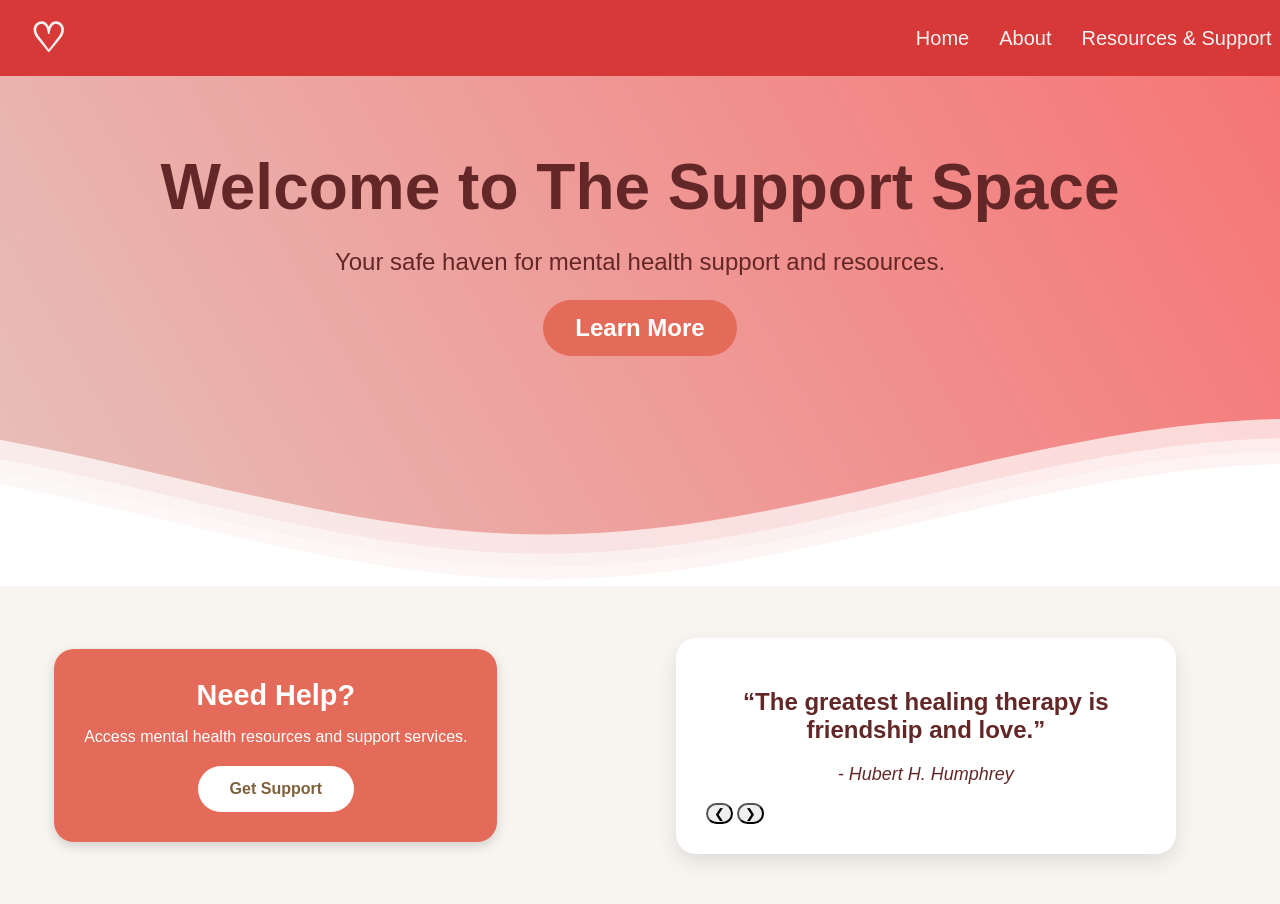
==== index.html @ 73f3889e "Update" ====
<!DOCTYPE html>
<html lang="en">
<head>
    <meta charset="UTF-8">
    <meta name="viewport" content="width=device-width, initial-scale=1.0">
    <link rel="stylesheet" href="style.css">
    <link rel="icon" href="The Support Space Logo.png" type="image/x-icon" alt="Website Logo generated by ChatGPT">
    <title>The Support Space</title>
</head>
<body>
    <header>
        <nav class="navbar">
            <div class="logo">♡</div>
              <button class="menu-btn" onclick="toggleMenu()">
        ☰
    </button>
            <ul id="nav-links" class="nav-links">
                <li><a href="index.html">Home</a></li>
                <li><a href="about.html">About</a></li>
                <li><a href="resources.html">Resources & Support</a></li>
            </ul>
        </nav>
    </header>
    
    <!-- Main Content -->
     <header class="main-header">
        <section class="welcome-section">
            <h1>Welcome to The Support Space</h1>
            <p>Your safe haven for mental health support and resources.</p>
            <button class="page-button" onclick="window.location.href='about.html'">Learn More</button>
        </section>
         <div>
        <svg
          class="waves"
          xmlns="http://www.w3.org/2000/svg"
          xmlns:xlink="http://www.w3.org/1999/xlink"
          viewBox="0 24 150 28"
          preserveAspectRatio="none"
          shape-rendering="auto"
        >
          <defs>
            <path
              id="gentle-wave"
              d="M-160 44c30 0 58-18 88-18s 58 18 88 18 58-18 88-18 58 18 88 18 v44h-352z"
            />
          </defs>
          <g class="parallax">
            <use
              xlink:href="#gentle-wave"
              x="48"
              y="0"
              fill="rgba(255,255,255,0.7)"
            />
            <use
              xlink:href="#gentle-wave"
              x="48"
              y="3"
              fill="rgba(255,255,255,0.5)"
            />
            <use
              xlink:href="#gentle-wave"
              x="48"
              y="5"
              fill="rgba(255,255,255,0.3)"
            />
            <use xlink:href="#gentle-wave" x="48" y="7" fill="#fff" />
          </g>
        </svg>
      </div>
     </header>

<div class="content-row">
        <div class="quick-contact">
            <h3>Need Help?</h3>
            <p>Access mental health resources and support services.</p>
            <button class="contact-button" onclick="window.location.href='resources.html'">Get Support</button>
        </div>
    <!-- Quote Section -->
     <div class="slider-container">
        <div id="slider" class="slider">
            <!--Slide 1-->
            <div class="slide">
                <h2 class="quote">“The greatest healing therapy is friendship and love.”</h2>
                <p class="quote-author">- Hubert H. Humphrey</p>
            </div>
            <!--Slide 2-->
            <div class="slide">
                <h2 class="quote">“Healing takes time, and asking for help is a courageous step.”</h2>
                <p class="quote-author">- Mariska Hargitay</p>
            </div>
            <!--Slide 3-->
            <div class="slide">
                <h2 class="quote">"It's okay to not be okay."</h2>
                <p class="quote-author">- Unknown</p>
            </div>
            <!--Slide 4-->
            <div class="slide">
                <h2 class="quote">"Mental health is not a destination, but a process. It's about how you drive, not where you're going."</h2>
                <p class="quote-author">- Noah Shpancer</p>
            </div>
            <!--Slide 5-->
            <div class="slide">
                <h2 class="quote">"You don't have to control your thoughts. You just have to stop letting them control you."</h2>
                <p class="quote-author">- Dan Millman</p>
            </div>

            <!--Buttons-->
            <div class="buttons">
                <button id="prev">&#10094;</button>
                <button id="next">&#10095;</button>
            </div>
        </div>
    </div>
</div>

<script src="script.js"></script>
</body>
</html>
---- style.css ----
/*main styles*/
:root {
    --primary-color: hsl(11, 76%, 61%);
    --secondary-color: #F8F4F0;
    --accent-color: #D8E2DC;
    --text-color: #2D3436;
}
body {

    padding-top: 90px;

    font-family: 'Trebuchet MS', sans-serif;
    margin: auto;
    padding: 0;
    background-color: var(--secondary-color);
}
button,.slider-container, .quick-contact {
    border-radius: 15px;
}

/* Navigation Bar */
.navbar {
    background-color: #d73939;

    display: flex;

    justify-content: space-between;
    align-items: center;

    
    position: fixed;
    top: 0;
    left: 0;
    right: 0;
   
    width: 97%;
    padding: 15px 30px;
    
    z-index: 9999;
}

/* Logo */
.logo {
    display: flex;
    align-items: center;

    font-size: 40px;
    font-weight: bold;
    color: #f2f2f2;
}

/* Logo Image */
.logo-img {
    height: 50px;
    width: auto;
}

/* Nav Links Container */
.nav-links {
    list-style: none;

    overflow: hidden;
    display: flex;
    gap: 30px;

    margin: 0;
    padding: 0;
}

/* Nav Links */
.nav-links a {
    color: #f2f2f2;
    text-decoration: none;

    font-size: 20px;

    transition: 0.3s;
}
.menu-btn {
    display: none;
    background: none;
    border: none;
    font-size: 2rem;
    cursor: pointer;
}

@media (max-width: 768px) {

    .menu-btn {
        display: block;
    }

    .nav-links {
        display: none;
        flex-direction: column;
        position: absolute;
        top: 70px;
        right: 15px;

        background: rgba(248, 244, 240, 0.95);
        backdrop-filter: blur(10px);

        padding: 1.5rem;
        border-radius: 20px;

        min-width: 220px;

        box-shadow: 0 8px 25px rgba(0,0,0,0.1);

        z-index: 1000;
    }

    .nav-links.active {
        display: flex;
    }

    .nav-links a {
        text-decoration: none;
        color: #7A2E2E;
        font-weight: 600;
        padding: 0.5rem 0;
    }

    .nav-links a:hover {
        color: #E76F51;
    }
}

/* Hover Effect */
.nav-links a:hover {
    color: #300404;
}

/*Welcome Section*/
.welcome-section {
    padding: 50px;
    text-align: center;
    font-size: 28px;
    color: #632727;
}

/*Quote Box*/
.slider-container {
    transform: translateX(10px);
    position: relative;
    padding: 30px;
    width: 90%;
    max-width: 500px;
    background: #F8F4F0;
    padding: 50px 60px;
    border: none;
    margin: auto;
    overflow: hidden;
}
.slider {
    background: white;
    border-radius: 20px;
    padding: 30px;
    box-shadow: 0 8px 20px rgba(0,0,0,0.1);
}

/*Quote Text & Author*/
.quote{
    font-size: 24px;
    color: #632727;
    text-align: center;
    margin-bottom: 20px;
}
.quote-author {
    font-size: 18px;
    color: #632727;
    text-align: center;
    font-style: italic;
}

/*Content Section*/
.content-row {
    display: flex;
    justify-content: center;
    align-items: center;
    gap: 0px;
    margin-top: 2px;
}

@media (max-width: 768px) {

    .content-row {
        flex-direction: column;
        gap: 20px;
        padding: 0 15px;
    }

    .quick-contact,
    .slider-container {
        width: 100%;
        max-width: 100%;
    }

}
/*Welcome Section*/
.main-header {
    padding: none;
    text-align: center;
    background: linear-gradient(60deg, #e7c1bb, #f67373);
}

.waves {
  position: relative;
  display: block;
  z-index: 1;
  width: 100%;
  height: 20vh;
  margin-bottom: 0;
  /*Fix for safari gap*/
  min-height: 100px;
  max-height: 300px;
}

.parallax > use {
  animation: move-forever 25s cubic-bezier(0.55, 0.5, 0.45, 0.5) infinite;
}

.parallax > use:nth-child(1) {
  animation-delay: -2s;
  animation-duration: 7s;
}

.parallax > use:nth-child(2) {
  animation-delay: -3s;
  animation-duration: 10s;
}

.parallax > use:nth-child(3) {
  animation-delay: -4s;
  animation-duration: 13s;
}

.parallax > use:nth-child(4) {
  animation-delay: -5s;
  animation-duration: 20s;
}

@keyframes move-forever {
  0% {
    transform: translate3d(-90px, 0, 0);
  }

  100% {
    transform: translate3d(85px, 0, 0);
  }
}

.welcome-section h1 {
    font-size: 4rem;
    margin-top: 100px;
    margin-bottom: 20px;
}

.welcome-section p {
    font-size: 1.5rem;
}

.page-button {
    background-color: #e46b59;
    color: white;
    border: none;
    padding: 14px 32px;
    font-size: 1.5rem;
    font-weight: bold;
    border-radius: 50px;
    cursor: pointer;
    transition: all 0.3s ease;
}
.learn-more-button:hover {
    transform: translateY(-2px);
    box-shadow: 0 4px 10px rgba(0,0,0,0.2);
}


/*Quick Contact Button*/
.quick-contact {
    background-color: #e46b59;
    color: white;
    padding: 30px;
    max-width: 500px;
    margin: 40px auto;
    border-radius: 20px;
    text-align: center;
    box-shadow: 0 4px 12px rgba(0,0,0,0.15);
}

.quick-contact h3 {
    margin: 0 0 10px;
    font-size: 1.8rem;
}

.quick-contact p {
    margin-bottom: 20px;
    font-size: 1rem;
}

.contact-button {
    background-color: white;
    color: #7e613a;
    border: none;
    padding: 14px 32px;
    font-size: 1rem;
    font-weight: bold;
    border-radius: 50px;
    cursor: pointer;
    transition: all 0.3s ease;
}

.contact-button:hover {
    transform: translateY(-2px);
    box-shadow: 0 4px 10px rgba(0,0,0,0.2);
}

/*About Page*/
.about-section {
    padding: 60px 20px;
    width: 100%;
    max-width: 900px;
    margin-top: 200px;
    margin: 0 auto;
    color: #632727;
}
.about-section h1 {
    font-size: 2.5rem;
    margin-bottom: 20px;
}
.about-section p {
    font-size: 1.2rem;
    line-height: 1.6;
    margin-bottom: 30px;
}
.offer-box, .values-box {
    background-color: #e46b59;
    color: white;
    padding: 30px;
    margin-bottom: 40px;
    border-radius: 20px;
    box-shadow: 0 4px 12px rgba(0,0,0,0.15);
}
.offer-box h1, .values-box h1 {
    margin: 0 0 20px;
    font-size: 1.8rem;
}
.offer-box ul, .values-box ul {
    list-style: none;
    padding: 0;
}
.offer-box ul li, .values-box ul li {
    margin-bottom: 10px;
    font-size: 1.1rem;
}

/*Resources and Support Page*/
.resources-content {
    display: flex;
    justify-content: center;
    gap: 20px;
    flex-wrap: wrap;

    max-width: 1200px;
    margin: 50px auto;
}
.school-counsellors,
.support-groups,
.crisis-helplines {
    width: 300px;
    padding: 25px;
    background: white;
    border-radius: 15px;
    text-align: center;

    box-shadow: 0 4px 12px rgba(0,0,0,0.1);
}
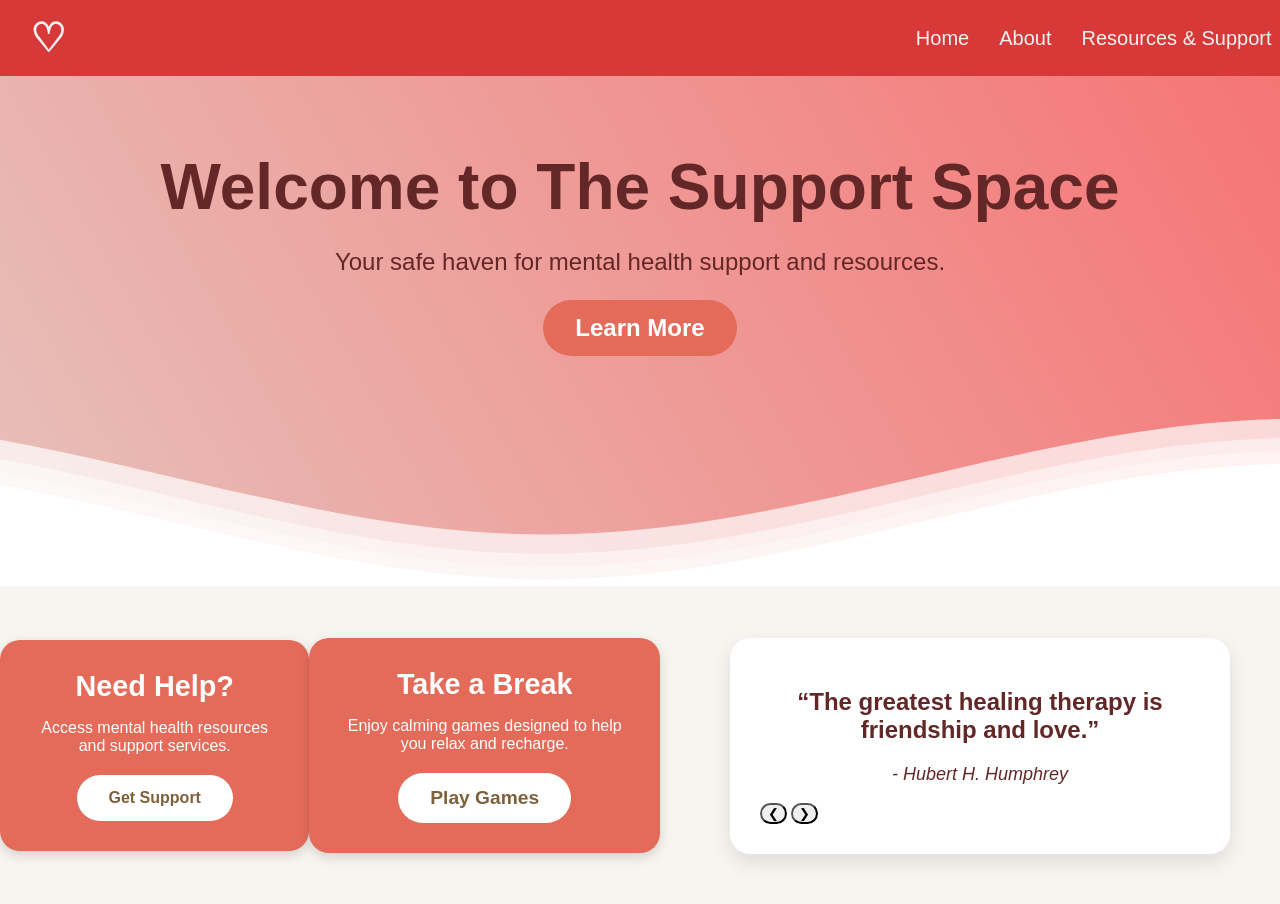
==== commit 5a66cb04: "Tasks 2-3" ====
--- a/index.html
+++ b/index.html
@@ -75,6 +75,11 @@
             <p>Access mental health resources and support services.</p>
             <button class="contact-button" onclick="window.location.href='resources.html'">Get Support</button>
         </div>
+        <div class="quick-games">
+            <h3>Take a Break</h3>
+            <p>Enjoy calming games designed to help you relax and recharge.</p>
+            <button class="games-button" onclick="window.location.href='games.html'">Play Games</button>
+        </div>
     <!-- Quote Section -->
      <div class="slider-container">
         <div id="slider" class="slider">
--- a/style.css
+++ b/style.css
@@ -316,6 +316,43 @@
     box-shadow: 0 4px 10px rgba(0,0,0,0.2);
 }
 
+/* Quick Play Games Button */
+.quick-games {
+    background-color: #e46b59;
+    color: white;
+    padding: 30px;
+    max-width: 400px;
+    margin: 4dvh auto;
+    border-radius: 20px;
+    text-align: center;
+    box-shadow: 0 4px 12px rgba(0,0,0,0.15);
+}
+.quick-games h3 {
+    margin: 0 0 10px;
+    font-size: 1.8rem;
+}
+
+.quick-games p {
+    margin-bottom: 20px;
+    font-size: 1rem;
+}
+
+.games-button {
+    background-color: white;
+    color: #7e613a;
+    border: none;
+    padding: 14px 32px;
+    font-size: 1rem;
+    font-weight: bold;
+    border-radius: 50px;
+    cursor: pointer;
+    transition: all 0.3s ease;
+}
+.games-button:hover {
+    transform: translateY(-2px);
+    box-shadow: 0 4px 10px rgba(0,0,0,0.2);
+}
+
 /*About Page*/
 .about-section {
     padding: 60px 20px;
@@ -368,11 +405,296 @@
 .school-counsellors,
 .support-groups,
 .crisis-helplines {
+    position: relative;
     width: 300px;
     padding: 25px;
     background: white;
+    color: #7e613a;
     border-radius: 15px;
     text-align: center;
 
     box-shadow: 0 4px 12px rgba(0,0,0,0.1);
+}
+.talk-button {
+    background-color: #e46b59;
+    color: white;
+    border: none;
+    padding: 14px 32px;
+    font-size: 1.2rem;
+    font-weight: bold;
+    border-radius: 50px;
+    cursor: pointer;
+    transition: all 0.3s ease;
+}
+.talk-button:hover {
+    transform: translateY(-2px);
+    box-shadow: 0 4px 10px rgba(0,0,0,0.2);
+}
+
+/*Popup Styles*/
+.pop-up {
+    display: none;
+    position: fixed;
+    top: 0;
+    left:0;
+    inset: 0;
+
+    width: 100vw;
+    height: 100vh;
+
+    background: rgba(186, 134, 134, 0.4);
+    backdrop-filter: blur(5px);
+
+
+    z-index: 1000;
+}
+.pop-up.active {
+    display: flex ;
+    justify-content: center ;
+    align-items: center ;
+}
+
+.pop-up-content{
+    background: #eecfca;
+    padding: 2rem;
+    border-radius: 20px;
+
+    width: 90%;
+    max-width: 600px;
+    max-height: 80vh;
+    overflow-y: auto;
+    margin: 0;
+
+    box-shadow: 0 10px 30px rgba(0,0,0,0.2);
+    animation: pop-upFade 1s ease;
+
+    position: relative;
+}
+
+@keyframes pop-upFade { 
+    from 
+        { opacity: 0; transform: translateY(-20px); } 
+    to 
+        { opacity: 1; transform: translateY(0); } 
+}
+
+.close {
+    float: right;
+    font-size: 28px;
+    cursor: pointer;
+}
+
+/*Games and Relaxing Tools Section*/
+.games-and-tools {
+    background-color: #e46b59;
+    color: white;
+    padding: 40px 20px;
+    text-align: center;
+    border-radius: 20px;
+    margin: 50px auto;
+    max-width: 800px;
+}
+.games-and-tools h1 {
+    font-size: 2.5rem;
+    margin-bottom: 20px;
+}
+.games-and-tools p {
+    font-size: 1.2rem;
+    line-height: 1.6;
+}
+.games-button {
+    background-color: white;
+    color: #7e613a;
+    border: none;
+    padding: 14px 32px;
+    font-size: 1.2rem;
+    font-weight: bold;
+    border-radius: 50px;
+    cursor: pointer;
+    transition: all 0.3s ease;
+}
+/* ===========================
+   GAME SECTION
+=========================== */
+
+.game-section {
+    display: flex;
+    justify-content: center;
+    gap: 20px;
+    flex-wrap: wrap;
+    margin: 50px auto;
+    padding: 20px;
+}
+
+/* Game Buttons */
+.game-section button {
+    background: var(--primary-color);
+    color: white;
+    border: none;
+    padding: 14px 28px;
+    border-radius: 10px;
+    cursor: pointer;
+    font-size: 3rem;
+    font-weight: bold;
+    transition: 0.3s ease;
+    box-shadow: 0 6px 15px rgba(0,0,0,0.15);
+}
+
+.game-section button:hover {
+    transform: translateY(-3px);
+    background: #e56b59;
+}
+
+.game-section button:active {
+    transform: scale(.97);
+}
+
+/* ===========================
+   POPUPS
+=========================== */
+
+.snake-popup,
+.wordle-popup,
+.rps-popup{
+    display:none;
+    position:fixed;
+    inset:0;
+    background: rgba(186, 134, 134, 0.4);
+    backdrop-filter: blur(5px);
+    justify-content:center;
+    align-items:center;
+    z-index:1000;
+}
+
+.snake-popup.active,
+.wordle-popup.active,
+.rps-popup.active{
+    display:flex;
+}
+/* Popup animation */
+
+@keyframes popupFade {
+
+    from{
+        opacity:0;
+        transform:translateY(25px) scale(.95);
+    }
+
+    to{
+        opacity:1;
+        transform:translateY(0) scale(1);
+    }
+
+}
+
+/* Close Button */
+
+.close {
+    position: absolute;
+    top: 15px;
+    right: 20px;
+    font-size: 32px;
+    font-weight: bold;
+    color: var(--text-color);
+    cursor: pointer;
+    transition: 0.3s;
+    user-select: none;
+}
+
+.close:hover {
+    color: var(--primary-color);
+    transform: rotate(90deg);
+}
+/* Titles */
+
+.snake-popup-content h2,
+.wordle-popup-content h2,
+.rps-popup-content h2{
+    color:var(--primary-color);
+    margin-bottom:20px;
+}
+
+/* ===========================
+   SNAKE
+=========================== */
+
+#game{
+    background:white;
+    border:8px solid var(--accent-color);
+    border-radius:20px;
+    display:block;
+    margin:25px auto;
+    box-shadow:0 5px 15px rgba(0,0,0,.08);
+}
+
+/* ===========================
+   WORDLE
+=========================== */
+
+.wordle-popup-content input{
+    width:140px;
+    padding:12px;
+    border:2px solid var(--accent-color);
+    border-radius:15px;
+    text-align:center;
+    font-size:1.2rem;
+    text-transform:uppercase;
+    outline:none;
+    margin:20px 0;
+    transition:.3s;
+}
+
+.wordle-popup-content input:focus{
+    border-color:var(--primary-color);
+}
+
+#wordleResult{
+    margin-top:18px;
+    font-weight:bold;
+    color:var(--text-color);
+}
+
+/* ===========================
+   RPS
+=========================== */
+
+.rps-popup-content button{
+    margin:10px;
+    min-width:110px;
+}
+
+#rpsResult{
+    margin-top:25px;
+    font-size:1.1rem;
+    font-weight:bold;
+    color:var(--text-color);
+}
+
+/* ===========================
+   MOBILE
+=========================== */
+
+@media (max-width:768px){
+
+    .game-section{
+        flex-direction:column;
+        align-items:center;
+    }
+
+    .game-section button{
+        width:240px;
+    }
+
+    .snake-popup-content,
+    .wordle-popup-content,
+    .rps-popup-content{
+        width:95%;
+        padding:25px;
+    }
+
+    #game{
+        width:260px;
+        height:260px;
+    }
+
 }
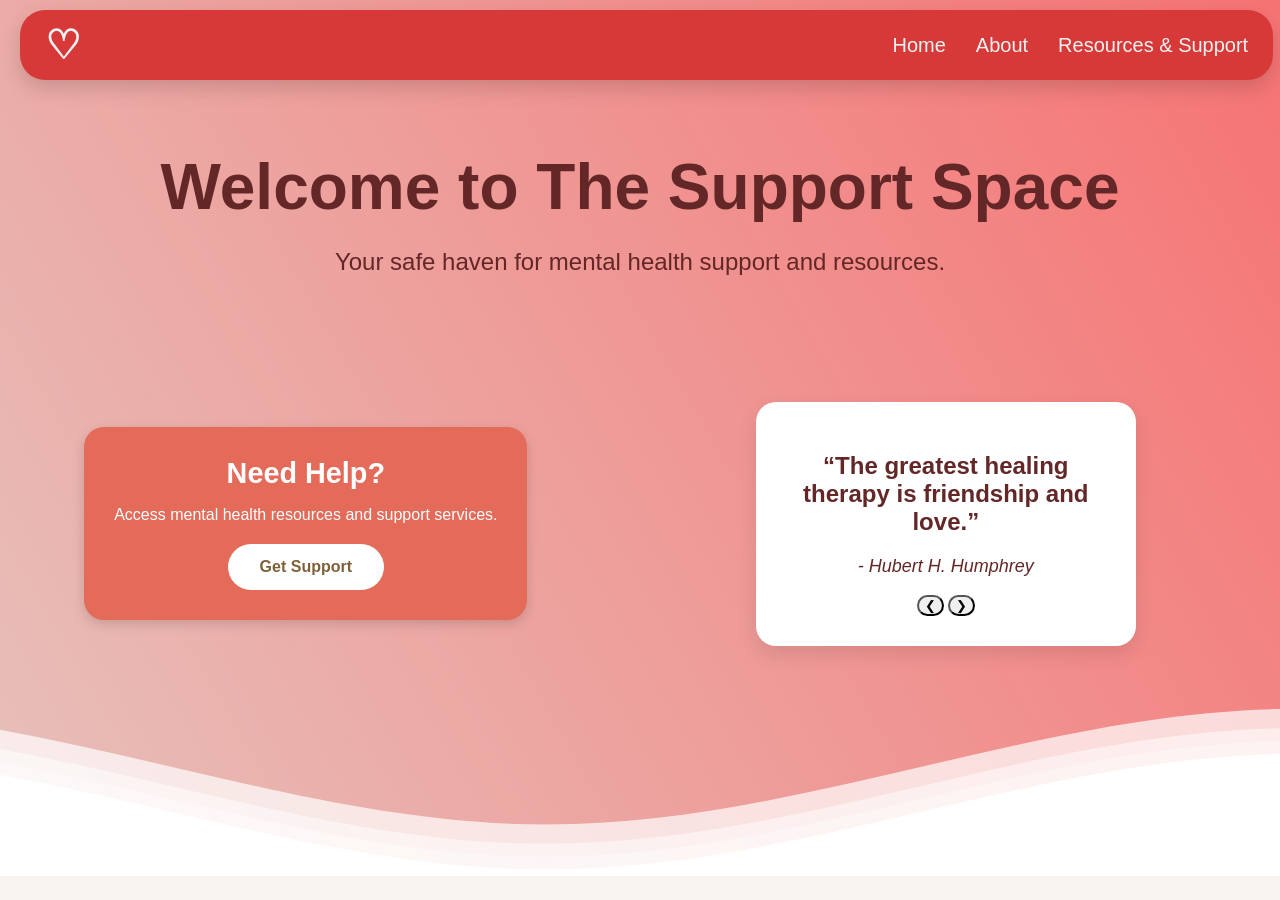
==== commit 4638e6f2: "End User Feedback" ====
--- a/index.html
+++ b/index.html
@@ -27,8 +27,50 @@
         <section class="welcome-section">
             <h1>Welcome to The Support Space</h1>
             <p>Your safe haven for mental health support and resources.</p>
-            <button class="page-button" onclick="window.location.href='about.html'">Learn More</button>
         </section>
+        <div class="content-row">
+        <div class="quick-contact">
+            <h3>Need Help?</h3>
+            <p>Access mental health resources and support services.</p>
+            <button class="contact-button" onclick="window.location.href='resources.html'">Get Support</button>
+        </div>
+    <!-- Quote Section -->
+     <div class="slider-container">
+        <div id="slider" class="slider">
+            <!--Slide 1-->
+            <div class="slide">
+                <h2 class="quote">“The greatest healing therapy is friendship and love.”</h2>
+                <p class="quote-author">- Hubert H. Humphrey</p>
+            </div>
+            <!--Slide 2-->
+            <div class="slide">
+                <h2 class="quote">“Healing takes time, and asking for help is a courageous step.”</h2>
+                <p class="quote-author">- Mariska Hargitay</p>
+            </div>
+            <!--Slide 3-->
+            <div class="slide">
+                <h2 class="quote">"It's okay to not be okay."</h2>
+                <p class="quote-author">- Unknown</p>
+            </div>
+            <!--Slide 4-->
+            <div class="slide">
+                <h2 class="quote">"Mental health is not a destination, but a process. It's about how you drive, not where you're going."</h2>
+                <p class="quote-author">- Noah Shpancer</p>
+            </div>
+            <!--Slide 5-->
+            <div class="slide">
+                <h2 class="quote">"You don't have to control your thoughts. You just have to stop letting them control you."</h2>
+                <p class="quote-author">- Dan Millman</p>
+            </div>
+
+            <!--Buttons-->
+            <div class="buttons">
+                <button id="prev">&#10094;</button>
+                <button id="next">&#10095;</button>
+            </div>
+        </div>
+    </div>
+</div>
          <div>
         <svg
           class="waves"
@@ -69,54 +111,6 @@
       </div>
      </header>
 
-<div class="content-row">
-        <div class="quick-contact">
-            <h3>Need Help?</h3>
-            <p>Access mental health resources and support services.</p>
-            <button class="contact-button" onclick="window.location.href='resources.html'">Get Support</button>
-        </div>
-        <div class="quick-games">
-            <h3>Take a Break</h3>
-            <p>Enjoy calming games designed to help you relax and recharge.</p>
-            <button class="games-button" onclick="window.location.href='games.html'">Play Games</button>
-        </div>
-    <!-- Quote Section -->
-     <div class="slider-container">
-        <div id="slider" class="slider">
-            <!--Slide 1-->
-            <div class="slide">
-                <h2 class="quote">“The greatest healing therapy is friendship and love.”</h2>
-                <p class="quote-author">- Hubert H. Humphrey</p>
-            </div>
-            <!--Slide 2-->
-            <div class="slide">
-                <h2 class="quote">“Healing takes time, and asking for help is a courageous step.”</h2>
-                <p class="quote-author">- Mariska Hargitay</p>
-            </div>
-            <!--Slide 3-->
-            <div class="slide">
-                <h2 class="quote">"It's okay to not be okay."</h2>
-                <p class="quote-author">- Unknown</p>
-            </div>
-            <!--Slide 4-->
-            <div class="slide">
-                <h2 class="quote">"Mental health is not a destination, but a process. It's about how you drive, not where you're going."</h2>
-                <p class="quote-author">- Noah Shpancer</p>
-            </div>
-            <!--Slide 5-->
-            <div class="slide">
-                <h2 class="quote">"You don't have to control your thoughts. You just have to stop letting them control you."</h2>
-                <p class="quote-author">- Dan Millman</p>
-            </div>
-
-            <!--Buttons-->
-            <div class="buttons">
-                <button id="prev">&#10094;</button>
-                <button id="next">&#10095;</button>
-            </div>
-        </div>
-    </div>
-</div>
 
 <script src="script.js"></script>
 </body>
--- a/style.css
+++ b/style.css
@@ -17,26 +17,138 @@
 button,.slider-container, .quick-contact {
     border-radius: 15px;
 }
-
+/* ===========================
+   MOBILE
+=========================== */
+
+@media(max-width:768px){
+
+
+    .navbar {
+
+        height:60px;
+
+        width:calc(100% - 25px);
+
+        padding:8px 18px;
+
+    }
+
+
+    .logo {
+
+        font-size:24px;
+
+    }
+
+
+    .logo-img {
+
+        height:32px;
+
+    }
+
+
+}
 /* Navigation Bar */
+
 .navbar {
     background-color: #d73939;
 
     display: flex;
-
     justify-content: space-between;
     align-items: center;
 
-    
     position: fixed;
     top: 0;
     left: 0;
-    right: 0;
-   
-    width: 97%;
-    padding: 15px 30px;
-    
+
+    width: 94%;
+    margin: 10px 20px;
+
+    padding: 12px 25px;
+
+    border-radius: 25px;
+
     z-index: 9999;
+
+    box-shadow: 0 8px 20px rgba(0,0,0,0.15);
+
+    animation: navSlide 0.8s ease forwards;
+}
+
+
+@keyframes navSlide {
+    from {
+        opacity: 0;
+        transform: translateY(-40px);
+    }
+
+    to {
+        opacity: 1;
+        transform: translateY(0);
+    }
+}
+
+
+/* Logo animation */
+
+.logo {
+    display:flex;
+    align-items:center;
+
+    font-size:40px;
+    font-weight:bold;
+    color:white;
+
+    transition:0.4s ease;
+}
+
+
+.logo:hover {
+    transform: scale(1.5);
+}
+
+
+/* Links animation */
+
+.nav-links a {
+    color:white;
+    text-decoration:none;
+
+    font-size:20px;
+
+    position:relative;
+    transition:0.3s ease;
+}
+
+
+/* underline animation */
+
+.nav-links a::after {
+    content:"";
+
+    position:absolute;
+    left:0;
+    bottom:-6px;
+
+    width:0%;
+    height:3px;
+
+    background:white;
+
+    transition:0.3s ease;
+}
+
+
+.nav-links a:hover::after {
+    width:100%;
+}
+
+
+.nav-links a:hover {
+    transform:translateY(-3px);
+    color:#300404;
 }
 
 /* Logo */
@@ -141,16 +253,15 @@
 
 /*Quote Box*/
 .slider-container {
-    transform: translateX(10px);
     position: relative;
-    padding: 30px;
-    width: 90%;
-    max-width: 500px;
-    background: #F8F4F0;
+    width: 500px;
+    background:transparent;
     padding: 50px 60px;
-    border: none;
-    margin: auto;
-    overflow: hidden;
+    margin: 0 auto;
+    overflow: hidden; 
+    display: flex;
+    flex-shrink: 0;
+    box-sizing: border-box;
 }
 .slider {
     background: white;
@@ -165,6 +276,8 @@
     color: #632727;
     text-align: center;
     margin-bottom: 20px;
+    word-break: break-word;
+    box-sizing: border-box;
 }
 .quote-author {
     font-size: 18px;
@@ -591,14 +704,19 @@
 
 .close {
     position: absolute;
-    top: 15px;
-    right: 20px;
-    font-size: 32px;
-    font-weight: bold;
-    color: var(--text-color);
-    cursor: pointer;
-    transition: 0.3s;
-    user-select: none;
+    top: 10px;
+    right: 10px;
+    z-index: 9999;
+
+    width: 35px;
+    height: 35px;
+
+    display: flex;
+    justify-content: center;
+    align-items: center;
+
+    cursor: pointer;
+    font-size: 30px;
 }
 
 .close:hover {
@@ -606,12 +724,54 @@
     transform: rotate(90deg);
 }
 /* Titles */
-
+.snake-popup-content,
+.wordle-popup-content,
+.rps-popup-content {
+    position: relative;
+    background: white;
+    padding: 30px;
+    border-radius: 20px;
+    width: 600px;
+    height: auto;
+    max-height: 80vh;
+}
+.game-instructions {
+    margin-top: 15px;
+    font-size: 1rem;
+    color: var(--text-color);
+}
 .snake-popup-content h2,
 .wordle-popup-content h2,
 .rps-popup-content h2{
     color:var(--primary-color);
     margin-bottom:20px;
+}
+.snake-controls {
+    display: flex;
+    flex-direction: column;
+    align-items: center;
+    gap: 5px;
+    margin-top: 15px;
+}
+
+.snake-controls div {
+    display: flex;
+    gap: 5px;
+}
+
+.snake-controls button {
+    width: 50px;
+    height: 40px;
+    border: none;
+    border-radius: 8px;
+    background: var(--primary-color);
+    color: white;
+    font-size: 1.2rem;
+    cursor: pointer;
+}
+
+.snake-controls button:active {
+    transform: scale(0.9);
 }
 
 /* ===========================
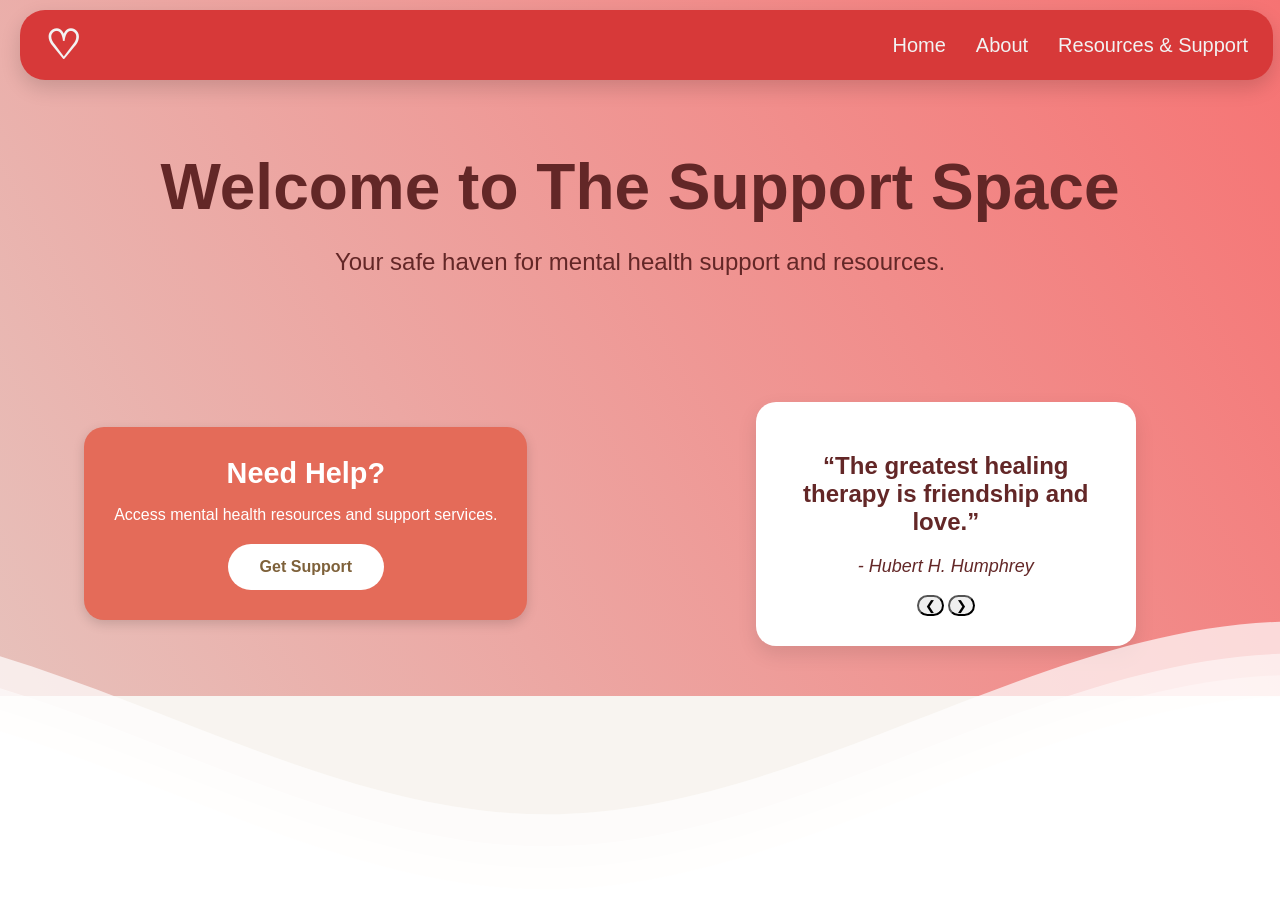
==== commit d8b523fc: "temporary update" ====
--- a/index.html
+++ b/index.html
@@ -23,6 +23,7 @@
     </header>
     
     <!-- Main Content -->
+<section class="hero">    
      <header class="main-header">
         <section class="welcome-section">
             <h1>Welcome to The Support Space</h1>
@@ -111,7 +112,7 @@
       </div>
      </header>
 
-
+</section>
 <script src="script.js"></script>
 </body>
 </html>
--- a/style.css
+++ b/style.css
@@ -310,57 +310,77 @@
     }
 
 }
-/*Welcome Section*/
+/* Welcome Section */
+.hero {
+    position: relative;
+    height: 100vh;
+    overflow: hidden;
+}
+
 .main-header {
     padding: none;
     text-align: center;
     background: linear-gradient(60deg, #e7c1bb, #f67373);
 }
 
+/* Wave background */
 .waves {
-  position: relative;
-  display: block;
-  z-index: 1;
-  width: 100%;
-  height: 20vh;
-  margin-bottom: 0;
-  /*Fix for safari gap*/
-  min-height: 100px;
-  max-height: 300px;
-}
+    position: absolute;
+    display: block;
+
+    bottom: 0;
+    left: 0;
+
+    width: 100%;
+    height: 100%;
+
+    z-index: 0;
+
+    min-height: 100px;
+    max-height: 300px;
+}
+
+
+/* Put your text/content above */
+.hero-content {
+    position: relative;
+    z-index: 2;
+}
+
 
 .parallax > use {
-  animation: move-forever 25s cubic-bezier(0.55, 0.5, 0.45, 0.5) infinite;
+    animation: move-forever 25s cubic-bezier(0.55, 0.5, 0.45, 0.5) infinite;
 }
 
 .parallax > use:nth-child(1) {
-  animation-delay: -2s;
-  animation-duration: 7s;
+    animation-delay: -2s;
+    animation-duration: 7s;
 }
 
 .parallax > use:nth-child(2) {
-  animation-delay: -3s;
-  animation-duration: 10s;
+    animation-delay: -3s;
+    animation-duration: 10s;
 }
 
 .parallax > use:nth-child(3) {
-  animation-delay: -4s;
-  animation-duration: 13s;
+    animation-delay: -4s;
+    animation-duration: 13s;
 }
 
 .parallax > use:nth-child(4) {
-  animation-delay: -5s;
-  animation-duration: 20s;
-}
+    animation-delay: -5s;
+    animation-duration: 20s;
+}
+
 
 @keyframes move-forever {
-  0% {
-    transform: translate3d(-90px, 0, 0);
-  }
-
-  100% {
-    transform: translate3d(85px, 0, 0);
-  }
+    0% {
+        transform: translate3d(-90px, 0, 0);
+    }
+
+    100% {
+        transform: translate3d(85px, 0, 0);
+    }
 }
 
 .welcome-section h1 {
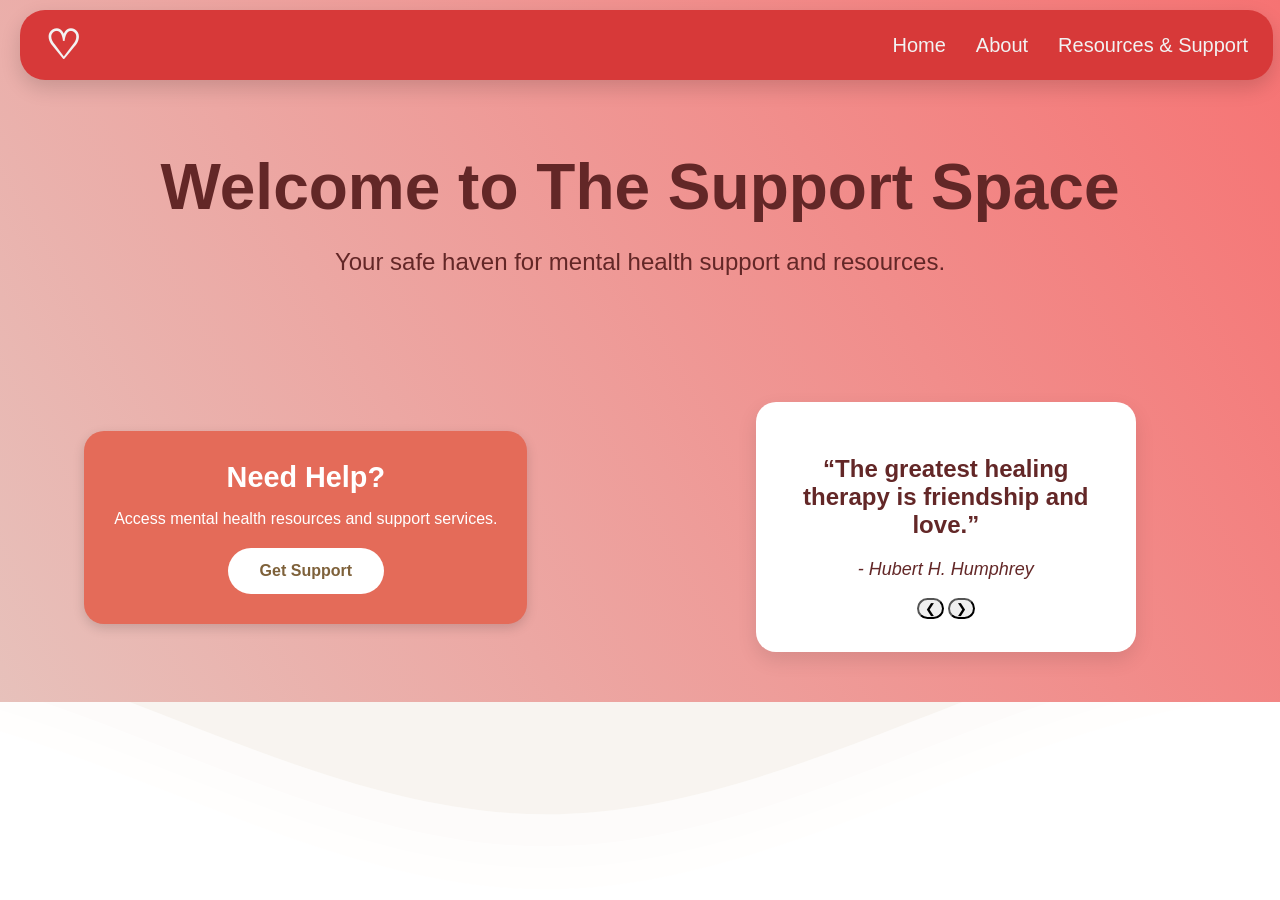
==== commit 56465d7b: "fix change" ====
--- a/index.html
+++ b/index.html
@@ -23,13 +23,53 @@
     </header>
     
     <!-- Main Content -->
-<section class="hero">    
+<section class="hero">  
+         <div>
+        <svg
+          class="waves"
+          xmlns="http://www.w3.org/2000/svg"
+          xmlns:xlink="http://www.w3.org/1999/xlink"
+          viewBox="0 24 150 28"
+          preserveAspectRatio="none"
+          shape-rendering="auto"
+        >
+          <defs>
+            <path
+              id="gentle-wave"
+              d="M-160 44c30 0 58-18 88-18s 58 18 88 18 58-18 88-18 58 18 88 18 v44h-352z"
+            />
+          </defs>
+          <g class="parallax">
+            <use
+              xlink:href="#gentle-wave"
+              x="48"
+              y="0"
+              fill="rgba(255,255,255,0.7)"
+            />
+            <use
+              xlink:href="#gentle-wave"
+              x="48"
+              y="3"
+              fill="rgba(255,255,255,0.5)"
+            />
+            <use
+              xlink:href="#gentle-wave"
+              x="48"
+              y="5"
+              fill="rgba(255,255,255,0.3)"
+            />
+            <use xlink:href="#gentle-wave" x="48" y="7" fill="#fff" />
+          </g>
+        </svg>
+      </div>
+     </header>
+        <section class="hero-content">     
      <header class="main-header">
         <section class="welcome-section">
             <h1>Welcome to The Support Space</h1>
             <p>Your safe haven for mental health support and resources.</p>
         </section>
-        <div class="content-row">
+<div class="content-row">
         <div class="quick-contact">
             <h3>Need Help?</h3>
             <p>Access mental health resources and support services.</p>
@@ -72,46 +112,7 @@
         </div>
     </div>
 </div>
-         <div>
-        <svg
-          class="waves"
-          xmlns="http://www.w3.org/2000/svg"
-          xmlns:xlink="http://www.w3.org/1999/xlink"
-          viewBox="0 24 150 28"
-          preserveAspectRatio="none"
-          shape-rendering="auto"
-        >
-          <defs>
-            <path
-              id="gentle-wave"
-              d="M-160 44c30 0 58-18 88-18s 58 18 88 18 58-18 88-18 58 18 88 18 v44h-352z"
-            />
-          </defs>
-          <g class="parallax">
-            <use
-              xlink:href="#gentle-wave"
-              x="48"
-              y="0"
-              fill="rgba(255,255,255,0.7)"
-            />
-            <use
-              xlink:href="#gentle-wave"
-              x="48"
-              y="3"
-              fill="rgba(255,255,255,0.5)"
-            />
-            <use
-              xlink:href="#gentle-wave"
-              x="48"
-              y="5"
-              fill="rgba(255,255,255,0.3)"
-            />
-            <use xlink:href="#gentle-wave" x="48" y="7" fill="#fff" />
-          </g>
-        </svg>
-      </div>
-     </header>
-
+</section>
 </section>
 <script src="script.js"></script>
 </body>
--- a/style.css
+++ b/style.css
@@ -13,6 +13,7 @@
     margin: auto;
     padding: 0;
     background-color: var(--secondary-color);
+    z-index: 1;
 }
 button,.slider-container, .quick-contact {
     border-radius: 15px;
@@ -255,10 +256,13 @@
 .slider-container {
     position: relative;
     width: 500px;
+    height: 350px;
+
     background:transparent;
     padding: 50px 60px;
     margin: 0 auto;
-    overflow: hidden; 
+    overflow: hidden;
+
     display: flex;
     flex-shrink: 0;
     box-sizing: border-box;
@@ -268,6 +272,13 @@
     border-radius: 20px;
     padding: 30px;
     box-shadow: 0 8px 20px rgba(0,0,0,0.1);
+    width: 100%;
+    height: 100%;
+    box-sizing: border-box;
+    display: flex;
+    flex-direction: column;
+    justify-content: center;
+    align-items: center;
 }
 
 /*Quote Text & Author*/
@@ -326,7 +337,7 @@
 /* Wave background */
 .waves {
     position: absolute;
-    display: block;
+    display: flex;
 
     bottom: 0;
     left: 0;
@@ -334,7 +345,7 @@
     width: 100%;
     height: 100%;
 
-    z-index: 0;
+     z-index: -1;
 
     min-height: 100px;
     max-height: 300px;
@@ -344,7 +355,7 @@
 /* Put your text/content above */
 .hero-content {
     position: relative;
-    z-index: 2;
+    z-index: 0;
 }
 
 
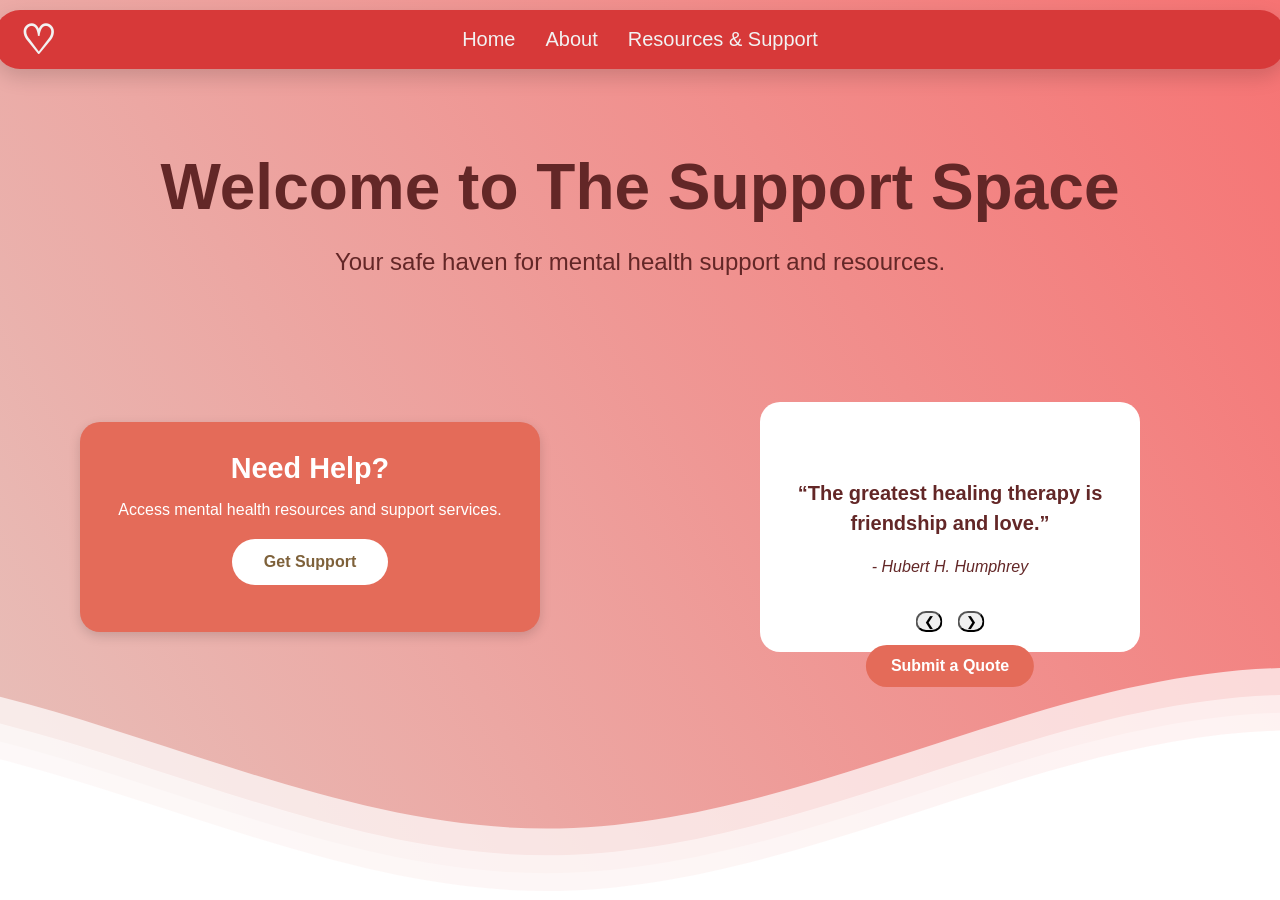
==== commit 3ac08fb8: "update" ====
--- a/index.html
+++ b/index.html
@@ -77,6 +77,7 @@
         </div>
     <!-- Quote Section -->
      <div class="slider-container">
+        
         <div id="slider" class="slider">
             <!--Slide 1-->
             <div class="slide">
@@ -103,13 +104,50 @@
                 <h2 class="quote">"You don't have to control your thoughts. You just have to stop letting them control you."</h2>
                 <p class="quote-author">- Dan Millman</p>
             </div>
-
+            
             <!--Buttons-->
-            <div class="buttons">
+            <div class="quote-buttons">
                 <button id="prev">&#10094;</button>
                 <button id="next">&#10095;</button>
             </div>
         </div>
+           <button class="submit-quote-button" onclick="openQuoteForm()">
+             Submit a Quote
+            </button>
+
+            <div id="quoteForm" class="quote-form">
+
+            <div class="quote-form-content">
+
+                <button class="quote-close" onclick="closeQuoteForm()">
+                    &times;
+                </button>
+
+                <h2>Share Your Quote</h2>
+
+                <textarea
+                    id="userQuote"
+                    maxlength="100"
+                    placeholder="Write your quote here..."
+                ></textarea>
+
+                <input
+                    type="text"
+                    id="quoteAuthor"
+                    maxlength="30"
+                    placeholder="Your name (optional)"
+                >
+
+                <button class="submit-quote" onclick="submitQuote()">
+                    Submit Quote
+                </button>
+
+                <p id="quoteMessage"></p>
+
+            </div>
+
+            </div>
+
     </div>
 </div>
 </section>
--- a/style.css
+++ b/style.css
@@ -62,12 +62,14 @@
 
     position: fixed;
     top: 0;
-    left: 0;
-
-    width: 94%;
-    margin: 10px 20px;
-
-    padding: 12px 25px;
+    left: 50%;
+    transform: translateX(-50%);
+
+    width: calc(100% - 40px);
+    max-width: 1400px;
+
+    margin: 10px 0;
+    padding: 18px 25px;
 
     border-radius: 25px;
 
@@ -77,17 +79,16 @@
 
     animation: navSlide 0.8s ease forwards;
 }
-
 
 @keyframes navSlide {
     from {
         opacity: 0;
-        transform: translateY(-40px);
+        transform: translateX(-50%) translateY(-40px);
     }
 
     to {
         opacity: 1;
-        transform: translateY(0);
+        transform: translateX(-50%) translateY(0);
     }
 }
 
@@ -96,6 +97,7 @@
 
 .logo {
     display:flex;
+    justify-content:center;
     align-items:center;
 
     font-size:40px;
@@ -163,20 +165,25 @@
 }
 
 /* Logo Image */
-.logo-img {
-    height: 50px;
-    width: auto;
-}
-
-/* Nav Links Container */
+.logo {
+    position: absolute;
+    left: 25px;
+
+    display: flex;
+    align-items: center;
+
+    font-size: 40px;
+    font-weight: bold;
+    color: #f2f2f2;
+}
+
 .nav-links {
     list-style: none;
 
-    overflow: hidden;
     display: flex;
     gap: 30px;
 
-    margin: 0;
+    margin: 0 auto;
     padding: 0;
 }
 
@@ -255,7 +262,7 @@
 /*Quote Box*/
 .slider-container {
     position: relative;
-    width: 500px;
+    width: min(500px, 90%);
     height: 350px;
 
     background:transparent;
@@ -267,36 +274,166 @@
     flex-shrink: 0;
     box-sizing: border-box;
 }
+.quote-buttons {
+    position: absolute;
+    bottom: 20px;
+    left: 50%;
+    transform: translateX(-50%);
+
+    display: flex;
+    gap: 15px;
+}
 .slider {
+    position: relative;
+    width: 100%;
+    height: 100%;
     background: white;
     border-radius: 20px;
     padding: 30px;
-    box-shadow: 0 8px 20px rgba(0,0,0,0.1);
-    width: 100%;
-    height: 100%;
     box-sizing: border-box;
+
     display: flex;
     flex-direction: column;
     justify-content: center;
     align-items: center;
 }
-
 /*Quote Text & Author*/
 .quote{
-    font-size: 24px;
+    font-size: clamp(0.70rem, 2.5vw, 1.25rem);
     color: #632727;
     text-align: center;
     margin-bottom: 20px;
     word-break: break-word;
-    box-sizing: border-box;
+    overflow-wrap: break-word;
+    line-height: 1.5;
 }
 .quote-author {
-    font-size: 18px;
+    font-size: clamp(0.75rem, 2vw, 1rem);
     color: #632727;
     text-align: center;
     font-style: italic;
 }
-
+/**Quote Submission Form*/
+
+.submit-quote-button {
+    position: absolute;
+    bottom: 15px;
+    left: 20px;
+
+    background: #e46b59;
+    color: white;
+    border: none;
+    padding: 10px 18px;
+    border-radius: 50px;
+
+    font-size: 0.9rem;
+    font-weight: bold;
+    cursor: pointer;
+
+    z-index: 10;
+}
+
+
+.quote-form {
+    display: none;
+
+    position: fixed;
+    inset: 0;
+
+    background: rgba(186, 134, 134, 0.4);
+    backdrop-filter: blur(5px);
+
+    justify-content: center;
+    align-items: center;
+
+    z-index: 10000;
+}
+
+.quote-form.active {
+    display: flex;
+}
+
+.quote-form-content {
+    position: relative;
+
+    background: #eecfca;
+
+    width: min(500px, 90%);
+    padding: 30px;
+
+    border-radius: 20px;
+
+    box-shadow: 0 10px 30px rgba(0,0,0,0.2);
+
+    text-align: center;
+}
+
+.quote-form-content h2 {
+    color: #632727;
+}
+
+#userQuote,
+#quoteAuthor {
+    width: 100%;
+    box-sizing: border-box;
+
+    padding: 12px;
+
+    margin-top: 10px;
+
+    border: 2px solid #D8E2DC;
+    border-radius: 15px;
+
+    font-family: 'Trebuchet MS', sans-serif;
+    font-size: 1rem;
+
+    outline: none;
+}
+
+#userQuote {
+    height: 120px;
+    resize: none;
+}
+
+#userQuote:focus,
+#quoteAuthor:focus {
+    border-color: #e46b59;
+}
+
+.submit-quote {
+    margin-top: 15px;
+
+    background-color: #e46b59;
+    color: white;
+
+    border: none;
+    padding: 12px 25px;
+
+    border-radius: 50px;
+
+    font-weight: bold;
+    cursor: pointer;
+}
+
+.quote-close {
+    position: absolute;
+
+    top: 10px;
+    right: 10px;
+
+    width: 35px;
+    height: 35px;
+
+    border: none;
+    border-radius: 50%;
+
+    background: #e46b59;
+    color: white;
+
+    font-size: 24px;
+
+    cursor: pointer;
+}
 /*Content Section*/
 .content-row {
     display: flex;
@@ -316,48 +453,55 @@
 
     .quick-contact,
     .slider-container {
-        width: 100%;
-        max-width: 100%;
-    }
-
-}
-/* Welcome Section */
+        width: min(500px, 90%);
+        height: 350px;
+    }
+
+}
+/* ===========================
+   HERO / WAVE LAYERING
+=========================== */
+
 .hero {
     position: relative;
-    height: 100vh;
+    min-height: 100vh;
     overflow: hidden;
-}
-
+
+    /* Background */
+    background: linear-gradient(60deg, #e7c1bb, #f67373);
+}
+
+/* Header sits above the wave */
 .main-header {
-    padding: none;
+    position: relative;
+    z-index: 2;
+
+    padding: 0;
     text-align: center;
-    background: linear-gradient(60deg, #e7c1bb, #f67373);
-}
-
-/* Wave background */
+    background: transparent;
+}
+
+/* Wave sits ABOVE the background */
 .waves {
     position: absolute;
-    display: flex;
-
+    display: block;
+
+    left: 0;
     bottom: 0;
-    left: 0;
 
     width: 100%;
-    height: 100%;
-
-     z-index: -1;
-
-    min-height: 100px;
-    max-height: 300px;
-}
-
-
-/* Put your text/content above */
+    height: 250px;
+
+    z-index: 1;
+
+    pointer-events: none;
+}
+
+/* Content sits ABOVE the wave */
 .hero-content {
     position: relative;
-    z-index: 0;
-}
-
+    z-index: 2;
+}
 
 .parallax > use {
     animation: move-forever 25s cubic-bezier(0.55, 0.5, 0.45, 0.5) infinite;
@@ -395,13 +539,13 @@
 }
 
 .welcome-section h1 {
-    font-size: 4rem;
+    font-size: clamp(2.2rem, 6vw, 4rem);
     margin-top: 100px;
     margin-bottom: 20px;
 }
 
 .welcome-section p {
-    font-size: 1.5rem;
+    font-size: clamp(1rem, 2vw, 1.5rem);
 }
 
 .page-button {
@@ -426,7 +570,8 @@
     background-color: #e46b59;
     color: white;
     padding: 30px;
-    max-width: 500px;
+    width: min(400px, 90%);
+    height: 150px;
     margin: 40px auto;
     border-radius: 20px;
     text-align: center;
@@ -497,45 +642,100 @@
     box-shadow: 0 4px 10px rgba(0,0,0,0.2);
 }
 
-/*About Page*/
+/* ===========================
+   ABOUT PAGE - RESPONSIVE
+=========================== */
+
 .about-section {
-    padding: 60px 20px;
+    width: 90%;
+    max-width: 900px;
+    margin: 100px auto 40px;
+    padding: 30px 10px;
+    box-sizing: border-box;
+}
+
+.about-section h1 {
+    font-size: clamp(1.8rem, 7vw, 2.5rem);
+    line-height: 1.2;
+    margin-bottom: 15px;
+}
+
+.about-section p {
+    font-size: clamp(0.95rem, 4vw, 1.2rem);
+    line-height: 1.6;
+
+    /* Prevents long words from overflowing */
+    overflow-wrap: break-word;
+    word-wrap: break-word;
+}
+
+.offer-box,
+.values-box {
     width: 100%;
-    max-width: 900px;
-    margin-top: 200px;
-    margin: 0 auto;
-    color: #632727;
-}
-.about-section h1 {
-    font-size: 2.5rem;
-    margin-bottom: 20px;
-}
-.about-section p {
-    font-size: 1.2rem;
-    line-height: 1.6;
-    margin-bottom: 30px;
-}
-.offer-box, .values-box {
-    background-color: #e46b59;
-    color: white;
-    padding: 30px;
-    margin-bottom: 40px;
-    border-radius: 20px;
-    box-shadow: 0 4px 12px rgba(0,0,0,0.15);
-}
-.offer-box h1, .values-box h1 {
-    margin: 0 0 20px;
-    font-size: 1.8rem;
-}
-.offer-box ul, .values-box ul {
-    list-style: none;
-    padding: 0;
-}
-.offer-box ul li, .values-box ul li {
-    margin-bottom: 10px;
-    font-size: 1.1rem;
-}
-
+    box-sizing: border-box;
+
+    padding: 25px 20px;
+    margin-bottom: 25px;
+
+    border-radius: 18px;
+}
+
+.offer-box h1,
+.values-box h1 {
+    font-size: clamp(1.4rem, 6vw, 1.8rem);
+    line-height: 1.3;
+}
+
+.offer-box ul li,
+.values-box ul li {
+    font-size: clamp(0.9rem, 3.8vw, 1.1rem);
+    line-height: 1.5;
+    overflow-wrap: break-word;
+}
+
+
+/* ===========================
+   SMALL PHONES
+=========================== */
+
+@media (max-width: 480px) {
+
+    .about-section {
+        width: 92%;
+        margin-top: 90px;
+        padding: 25px 5px;
+         color: #4d1e1e;
+    }
+
+    .about-section h1 {
+        font-size: 1.9rem;
+        color: #4d1e1e;
+    }
+
+    .about-section p {
+        font-size: 1rem;
+        line-height: 1.55;
+         color: #813838;
+    }
+
+    .offer-box,
+    .values-box {
+        padding: 22px 18px;
+        background: #f8f4f0;
+    }
+
+    .offer-box h1,
+    .values-box h1 {
+        font-size: 1.45rem;
+        color: #813838;
+    }
+
+    .offer-box ul li,
+    .values-box ul li {
+        font-size: 0.95rem;
+        color: #813838;
+    }
+}
 /*Resources and Support Page*/
 .resources-content {
     display: flex;
@@ -622,12 +822,45 @@
         { opacity: 1; transform: translateY(0); } 
 }
 
+/* ===========================
+   CLOSE BUTTON
+=========================== */
+
 .close {
-    float: right;
-    font-size: 28px;
+    position: absolute;
+    top: 10px;
+    right: 10px;
+
+    width: 35px !important;
+    min-width: 35px !important;
+    height: 35px;
+
+    margin: 0;
+    padding: 0;
+
+    border: none;
+    border-radius: 50%;
+
+    background: #e46b59;
+    color: white;
+
+    display: flex;
+    justify-content: center;
+    align-items: center;
+
     cursor: pointer;
-}
-
+    font-size: 25px;
+    line-height: 1;
+
+    box-sizing: border-box;
+    transition: 0.3s ease;
+}
+
+.close:hover {
+    background: #d73939 !important;
+    color: white;
+    transform: rotate(90deg) scale(1.1);
+}
 /*Games and Relaxing Tools Section*/
 .games-and-tools {
     background-color: #e46b59;
@@ -731,29 +964,6 @@
 
 }
 
-/* Close Button */
-
-.close {
-    position: absolute;
-    top: 10px;
-    right: 10px;
-    z-index: 9999;
-
-    width: 35px;
-    height: 35px;
-
-    display: flex;
-    justify-content: center;
-    align-items: center;
-
-    cursor: pointer;
-    font-size: 30px;
-}
-
-.close:hover {
-    color: var(--primary-color);
-    transform: rotate(90deg);
-}
 /* Titles */
 .snake-popup-content,
 .wordle-popup-content,
@@ -762,9 +972,9 @@
     background: white;
     padding: 30px;
     border-radius: 20px;
-    width: 600px;
-    height: auto;
-    max-height: 80vh;
+    width: min(600px, 95vw);
+    max-height: 90vh;
+    overflow-y: auto;
 }
 .game-instructions {
     margin-top: 15px;
@@ -778,31 +988,39 @@
     margin-bottom:20px;
 }
 .snake-controls {
-    display: flex;
-    flex-direction: column;
-    align-items: center;
-    gap: 5px;
-    margin-top: 15px;
-}
-
-.snake-controls div {
-    display: flex;
-    gap: 5px;
-}
-
-.snake-controls button {
-    width: 50px;
-    height: 40px;
-    border: none;
-    border-radius: 8px;
-    background: var(--primary-color);
-    color: white;
-    font-size: 1.2rem;
-    cursor: pointer;
-}
-
-.snake-controls button:active {
-    transform: scale(0.9);
+    display: none;
+}
+
+@media screen and (max-width: 768px) {
+
+    .snake-controls {
+        display: flex;
+        flex-direction: column;
+        align-items: center;
+        gap: 5px;
+        margin-top: 15px;
+    }
+
+    .snake-controls div {
+        display: flex;
+        gap: 5px;
+    }
+
+    .snake-controls button {
+        width: 50px;
+        height: 40px;
+        border: none;
+        border-radius: 8px;
+        background: var(--primary-color);
+        color: white;
+        font-size: 1.2rem;
+        cursor: pointer;
+        touch-action: manipulation;
+    }
+
+    .snake-controls button:active {
+        transform: scale(0.9);
+    }
 }
 
 /* ===========================
@@ -814,6 +1032,8 @@
     border:8px solid var(--accent-color);
     border-radius:20px;
     display:block;
+    width: min(300px, 80vw);
+    height: min(300px, 80vw);
     margin:25px auto;
     box-shadow:0 5px 15px rgba(0,0,0,.08);
 }
@@ -865,27 +1085,105 @@
    MOBILE
 =========================== */
 
-@media (max-width:768px){
-
-    .game-section{
-        flex-direction:column;
-        align-items:center;
-    }
-
-    .game-section button{
-        width:240px;
-    }
-
-    .snake-popup-content,
-    .wordle-popup-content,
-    .rps-popup-content{
-        width:95%;
-        padding:25px;
-    }
-
-    #game{
-        width:260px;
-        height:260px;
-    }
-
-}+@media (max-width: 480px) {
+
+    .navbar {
+        width: calc(100% - 20px);
+        padding: 8px 15px;
+        display: flex;
+    }
+
+    .welcome-section {
+        padding: 30px 15px 120px;
+    }
+
+    .welcome-section h1 {
+        font-size: 2.2rem;
+    }
+
+    .welcome-section p {
+        font-size: 1rem;
+    }
+
+    .waves {
+        height: 90px;
+    }
+
+    .game-section {
+        width: 95%;
+        padding: 10px;
+    }
+
+    .game-section button {
+        min-height: 90px;
+    }
+
+    .game-popup-content {
+        padding: 25px 15px;
+    }
+
+    #game {
+        width: 80vw;
+        height: 80vw;
+        max-width: 300px;
+        max-height: 300px;
+    }
+}
+
+body.game-open .navbar {
+    display: none;
+}
+
+.slide {
+    width: 100%;
+    height: 100%;
+
+    display: none;
+
+    flex-direction: column;
+    justify-content: center;
+    align-items: center;
+
+    text-align: center;
+}
+
+.slide.active {
+    display: flex;
+}
+
+.slide .quote {
+    width: 100%;
+    text-align: center;
+    margin: 0 0 20px 0;
+}
+
+.slide .quote-author {
+    width: 100%;
+    text-align: center;
+
+    margin: 0;
+    padding: 0;
+
+    display: block;
+}
+
+.submit-quote-button {
+    position: absolute;
+    bottom: 15px;
+    left: 50%;
+    transform: translateX(-50%);
+
+    z-index: 10;
+
+    background: #e46b59;
+    color: white;
+    border: none;
+
+    padding: 12px 25px;
+    border-radius: 50px;
+
+    font-size: 1rem;
+    font-weight: bold;
+
+    cursor: pointer;
+}
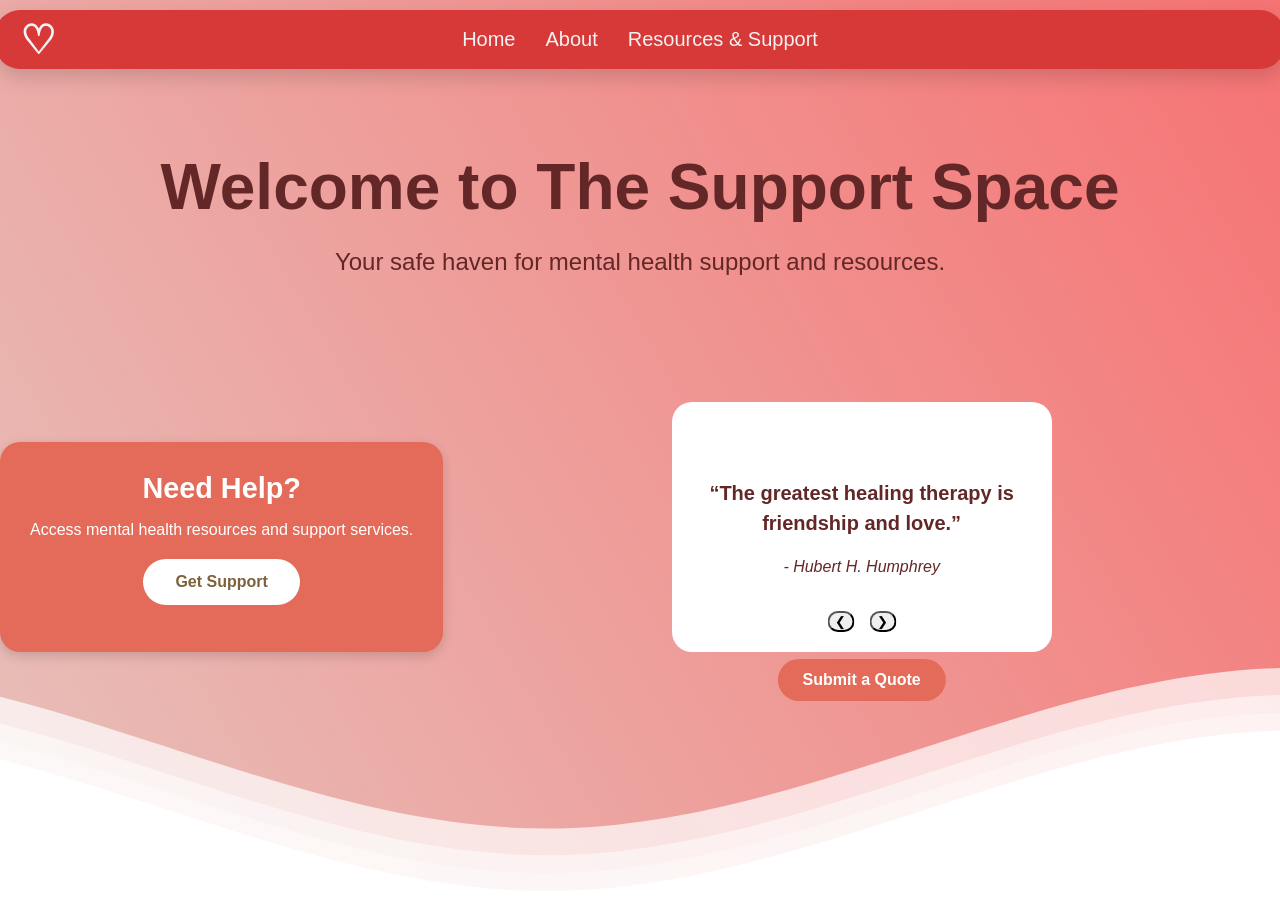
==== commit 40b994ef: "Update" ====
--- a/index.html
+++ b/index.html
@@ -70,11 +70,13 @@
             <p>Your safe haven for mental health support and resources.</p>
         </section>
 <div class="content-row">
+    <div class="contact-container">
         <div class="quick-contact">
             <h3>Need Help?</h3>
             <p>Access mental health resources and support services.</p>
             <button class="contact-button" onclick="window.location.href='resources.html'">Get Support</button>
         </div>
+    </div>
     <!-- Quote Section -->
      <div class="slider-container">
         
--- a/style.css
+++ b/style.css
@@ -22,34 +22,50 @@
    MOBILE
 =========================== */
 
-@media(max-width:768px){
-
+@media (max-width: 768px) {
 
     .navbar {
-
-        height:60px;
-
-        width:calc(100% - 25px);
-
-        padding:8px 18px;
-
-    }
-
+        height: 60px;
+        width: calc(100% - 25px);
+        padding: 8px 18px;
+        display: flex;
+        justify-content: space-between;
+        align-items: center;
+    }
 
     .logo {
-
-        font-size:24px;
-
-    }
-
-
-    .logo-img {
-
-        height:32px;
-
-    }
-
-
+        position: static;
+        font-size: 24px;
+    }
+
+    .menu-btn {
+        display: block;
+        margin-left: auto;
+        color: white;
+    }
+
+    .nav-links {
+        display: none;
+        flex-direction: column;
+        position: absolute;
+        top: 70px;
+        right: 15px;
+
+        background: rgba(248, 244, 240, 0.95);
+        backdrop-filter: blur(10px);
+
+        padding: 1.5rem;
+        border-radius: 20px;
+
+        min-width: 220px;
+
+        box-shadow: 0 8px 25px rgba(0,0,0,0.1);
+        z-index: 1000;
+    }
+
+    .nav-links.active {
+        display: flex;
+    }
 }
 /* Navigation Bar */
 
@@ -212,6 +228,7 @@
 
     .nav-links {
         display: none;
+        list-style: none;
         flex-direction: column;
         position: absolute;
         top: 70px;
@@ -566,6 +583,12 @@
 
 
 /*Quick Contact Button*/
+.contact-container {
+    display: flex;
+    justify-content: center;
+    align-items: center;
+    margin-top: 40px;
+}
 .quick-contact {
     background-color: #e46b59;
     color: white;
@@ -1169,7 +1192,7 @@
 
 .submit-quote-button {
     position: absolute;
-    bottom: 15px;
+    bottom: 1.5px;
     left: 50%;
     transform: translateX(-50%);
 
@@ -1187,3 +1210,33 @@
 
     cursor: pointer;
 }
+.snake-buttons {
+    position: relative;
+    width: 300px;
+    max-width: 80vw;
+    margin: 0 auto;
+}
+
+#restartBtn {
+    position: absolute;
+    left: 0;
+    bottom: 10px;
+
+    padding: 5px 10px;
+
+    border: none;
+    border-radius: 6px;
+
+    background: var(--primary-color);
+    color: white;
+
+    font-family: 'Trebuchet MS', sans-serif;
+    font-size: 0.75rem;
+
+    cursor: pointer;
+    z-index: 5;
+}
+
+#restartBtn:hover {
+    transform: none;
+}
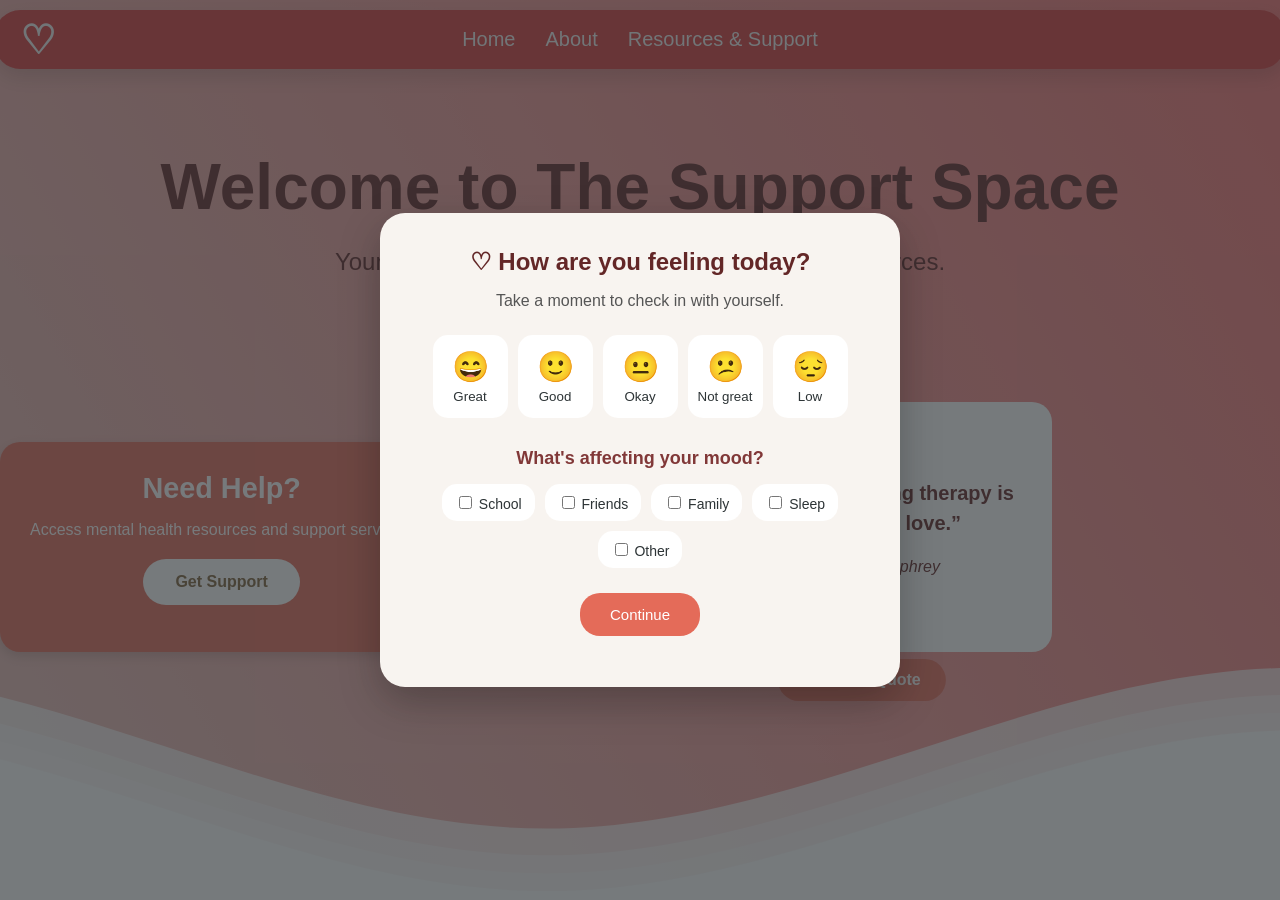
==== commit dab213f0: "update-mood tracker" ====
--- a/index.html
+++ b/index.html
@@ -153,6 +153,85 @@
     </div>
 </div>
 </section>
+<div id="mood-popup" class="mood-popup">
+
+    <div class="mood-content">
+
+        <h2>♡ How are you feeling today?</h2>
+
+        <p class="mood-subtitle">
+            Take a moment to check in with yourself.
+        </p>
+
+        <div class="mood-options">
+
+            <button onclick="selectMood('Great', this)">
+                <span class="emoji">😄</span>
+                <span>Great</span>
+            </button>
+
+            <button onclick="selectMood('Good', this)">
+                <span class="emoji">🙂</span>
+                <span>Good</span>
+            </button>
+
+            <button onclick="selectMood('Okay', this)">
+                <span class="emoji">😐</span>
+                <span>Okay</span>
+            </button>
+
+            <button onclick="selectMood('Not great', this)">
+                <span class="emoji">😕</span>
+                <span>Not great</span>
+            </button>
+
+            <button onclick="selectMood('Low', this)">
+                <span class="emoji">😔</span>
+                <span>Low</span>
+            </button>
+
+        </div>
+
+        <h3>What's affecting your mood?</h3>
+
+        <div class="mood-reasons">
+
+            <label>
+                <input type="checkbox" value="School">
+                School
+            </label>
+
+            <label>
+                <input type="checkbox" value="Friends">
+                Friends
+            </label>
+
+            <label>
+                <input type="checkbox" value="Family">
+                Family
+            </label>
+
+            <label>
+                <input type="checkbox" value="Sleep">
+                Sleep
+            </label>
+
+            <label>
+                <input type="checkbox" value="Other">
+                Other
+            </label>
+
+        </div>
+
+        <button class="save-mood" onclick="saveMood()">
+            Continue
+        </button>
+
+        <p id="mood-message"></p>
+
+    </div>
+
+</div>
 </section>
 <script src="script.js"></script>
 </body>
--- a/style.css
+++ b/style.css
@@ -1239,4 +1239,263 @@
 
 #restartBtn:hover {
     transform: none;
+}
+/* =========================
+   MOOD TRACKER POPUP
+========================= */
+
+.mood-popup {
+    display: none;
+
+    position: fixed;
+    top: 0;
+    left: 0;
+
+    width: 100%;
+    height: 100%;
+
+    /* SOLID OVERLAY */
+    background: rgba(45, 52, 54, 0.65);
+
+    z-index: 99999;
+
+    justify-content: center;
+    align-items: center;
+
+    padding: 20px;
+
+    box-sizing: border-box;
+}
+
+.mood-popup.active {
+    display: flex;
+}
+
+
+/* =========================
+   POPUP BOX
+========================= */
+
+.mood-content {
+    background: #F8F4F0 !important;
+
+    width: 90%;
+    max-width: 520px;
+
+    padding: 35px;
+
+    border-radius: 25px;
+
+    text-align: center;
+
+    position: relative;
+
+    box-shadow: 0 15px 40px rgba(0, 0, 0, 0.25);
+
+    box-sizing: border-box;
+}
+
+
+/* TITLE */
+
+.mood-content h2 {
+    color: #632727;
+    margin-top: 0;
+    margin-bottom: 8px;
+}
+
+.mood-subtitle {
+    color: #555;
+    margin-bottom: 25px;
+}
+
+
+/* =========================
+   MOOD OPTIONS
+========================= */
+
+.mood-options {
+
+    display: flex;
+
+    justify-content: center;
+
+    gap: 10px;
+
+    flex-wrap: wrap;
+
+    margin: 25px 0 30px;
+}
+
+.mood-options button {
+
+    width: 75px;
+
+    padding: 12px 5px;
+
+    background: #ffffff !important;
+
+    border: 2px solid transparent;
+
+    border-radius: 15px;
+
+    cursor: pointer;
+
+    transition: 0.2s;
+
+    font-family: "Trebuchet MS", sans-serif;
+
+    color: #2D3436;
+}
+
+.mood-options button:hover {
+
+    transform: translateY(-4px);
+
+    border-color: #e46b59;
+}
+
+.mood-options button.selected {
+
+    border-color: #e46b59;
+
+    background: #fff1ed !important;
+
+    transform: translateY(-4px);
+}
+
+.emoji {
+
+    display: block;
+
+    font-size: 30px;
+
+    margin-bottom: 5px;
+}
+
+
+/* =========================
+   REASONS
+========================= */
+
+.mood-content h3 {
+
+    color: #813838;
+
+    font-size: 18px;
+
+    margin-bottom: 15px;
+}
+
+.mood-reasons {
+
+    display: flex;
+
+    flex-wrap: wrap;
+
+    justify-content: center;
+
+    gap: 10px;
+
+    margin-bottom: 25px;
+}
+
+.mood-reasons label {
+
+    background: #ffffff !important;
+
+    color: #2D3436;
+
+    padding: 9px 13px;
+
+    border-radius: 15px;
+
+    cursor: pointer;
+
+    font-size: 14px;
+}
+
+.mood-reasons input {
+
+    accent-color: #e46b59;
+}
+
+
+/* =========================
+   CONTINUE BUTTON
+========================= */
+
+.save-mood {
+
+    background: #e46b59 !important;
+
+    color: white !important;
+
+    border: none;
+
+    padding: 13px 30px;
+
+    border-radius: 20px;
+
+    font-family: "Trebuchet MS", sans-serif;
+
+    font-size: 15px;
+
+    cursor: pointer;
+
+    transition: 0.3s;
+}
+
+.save-mood:hover {
+
+    background: #d85c4b !important;
+
+    transform: translateY(-2px);
+}
+
+
+/* MESSAGE */
+
+#mood-message {
+
+    color: #632727;
+
+    font-weight: bold;
+
+    margin-top: 15px;
+}
+
+
+/* =========================
+   MOBILE
+========================= */
+
+@media (max-width: 600px) {
+
+    .mood-content {
+
+        width: 95%;
+
+        padding: 25px 18px;
+
+        max-height: 90vh;
+
+        overflow-y: auto;
+    }
+
+    .mood-options {
+
+        gap: 7px;
+    }
+
+    .mood-options button {
+
+        width: 65px;
+    }
+
+    .emoji {
+
+        font-size: 25px;
+    }
+
 }
